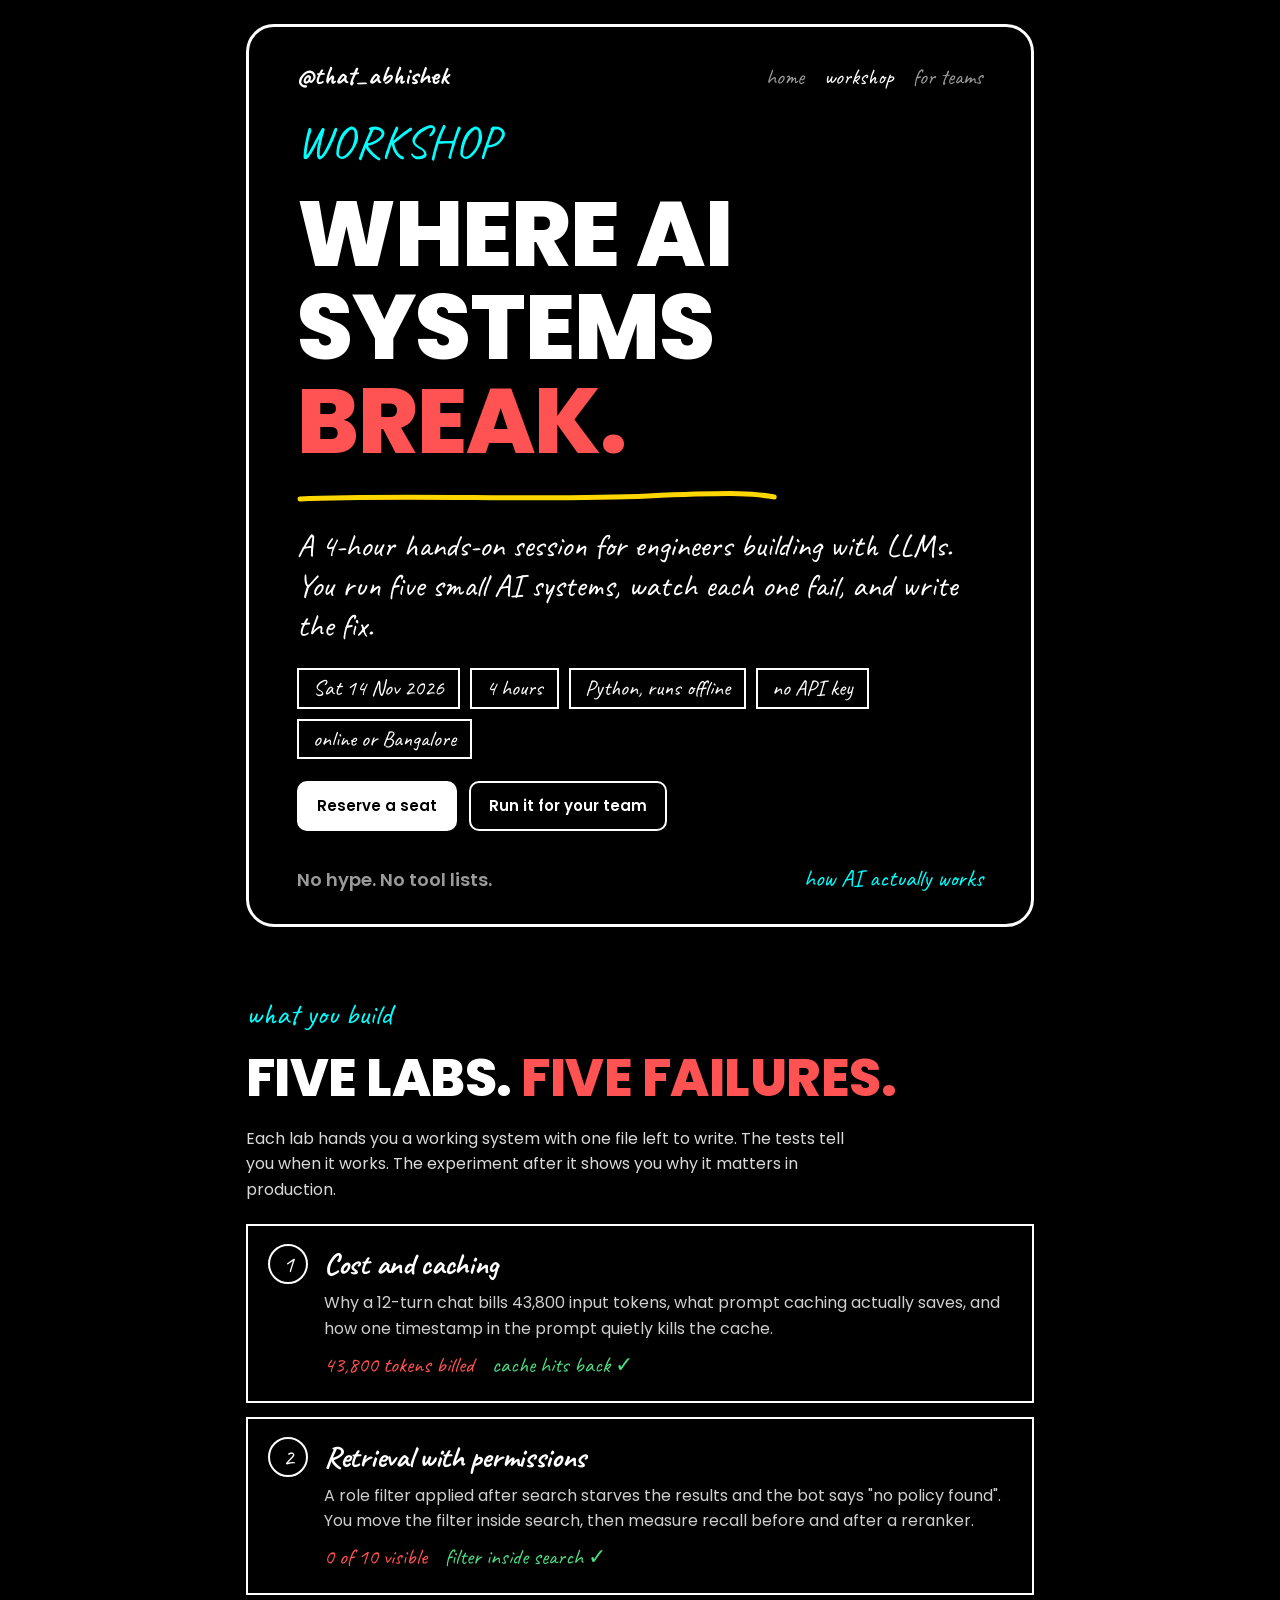
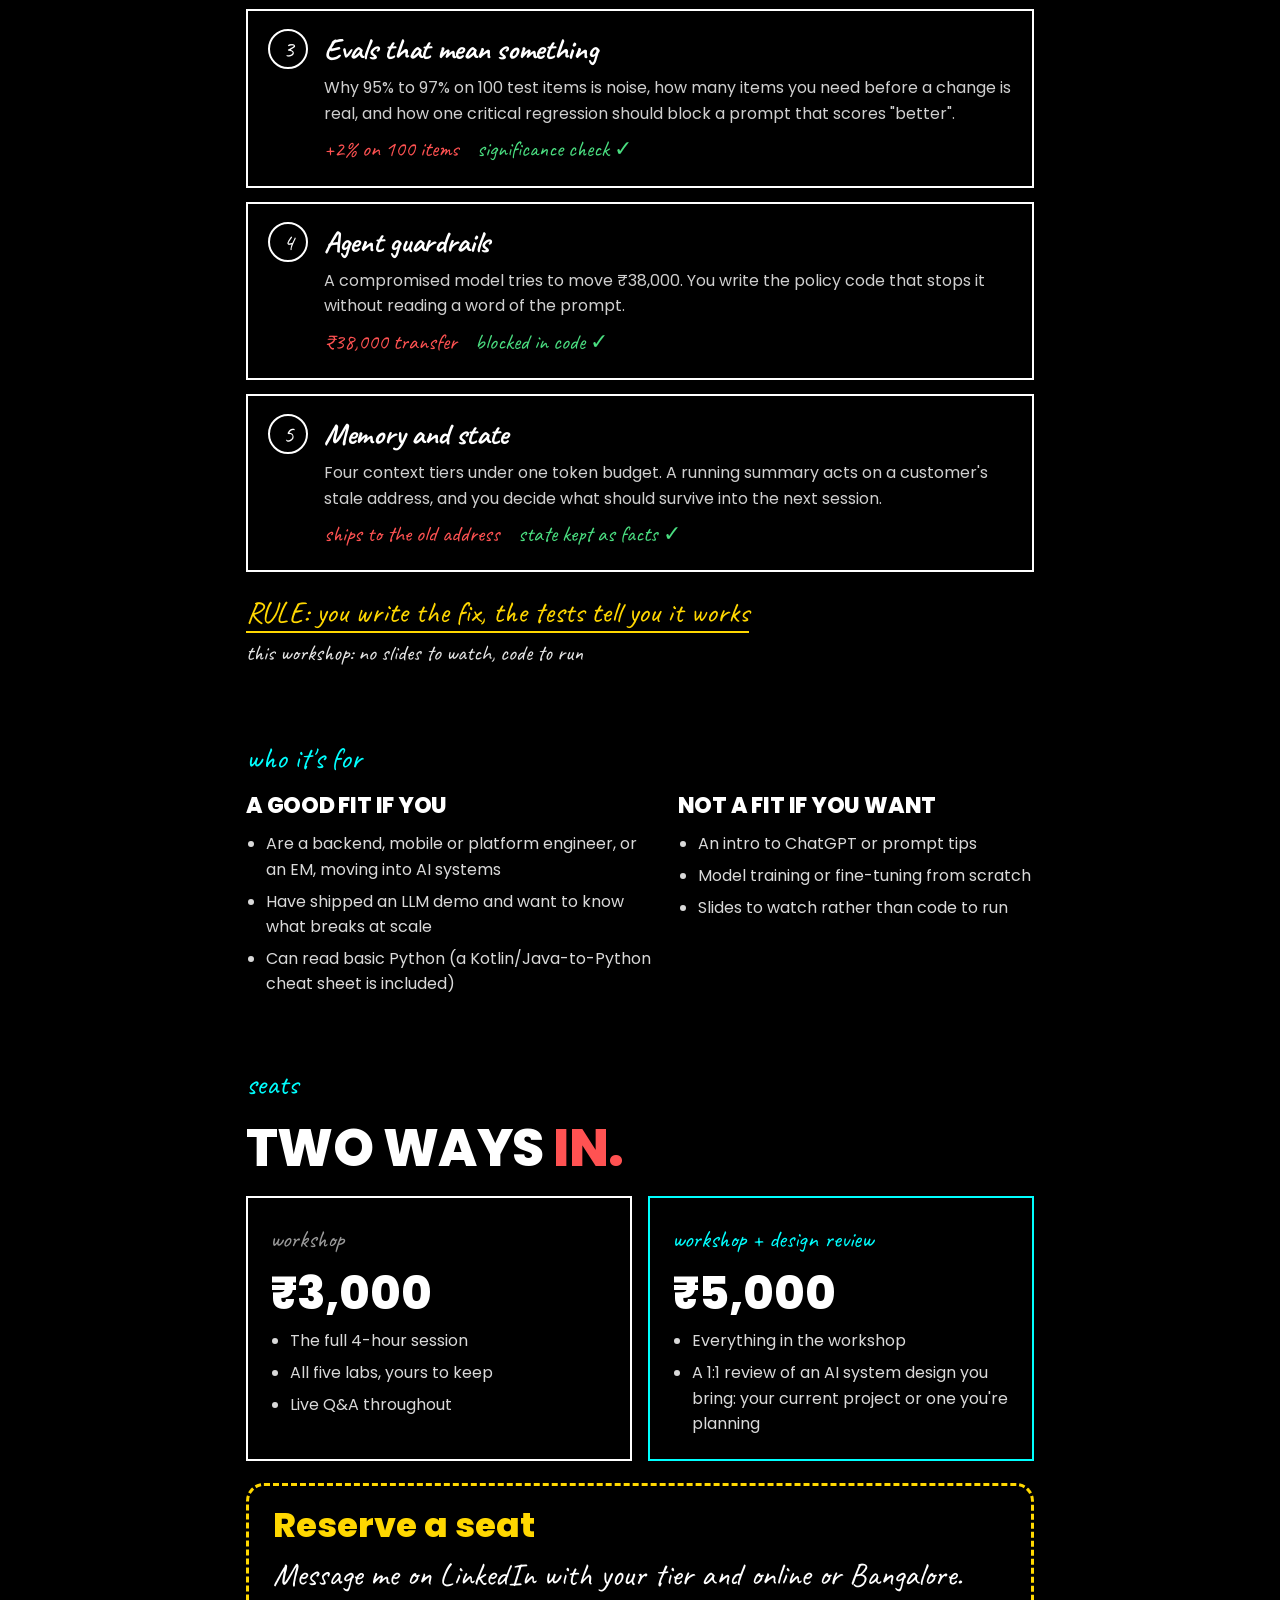
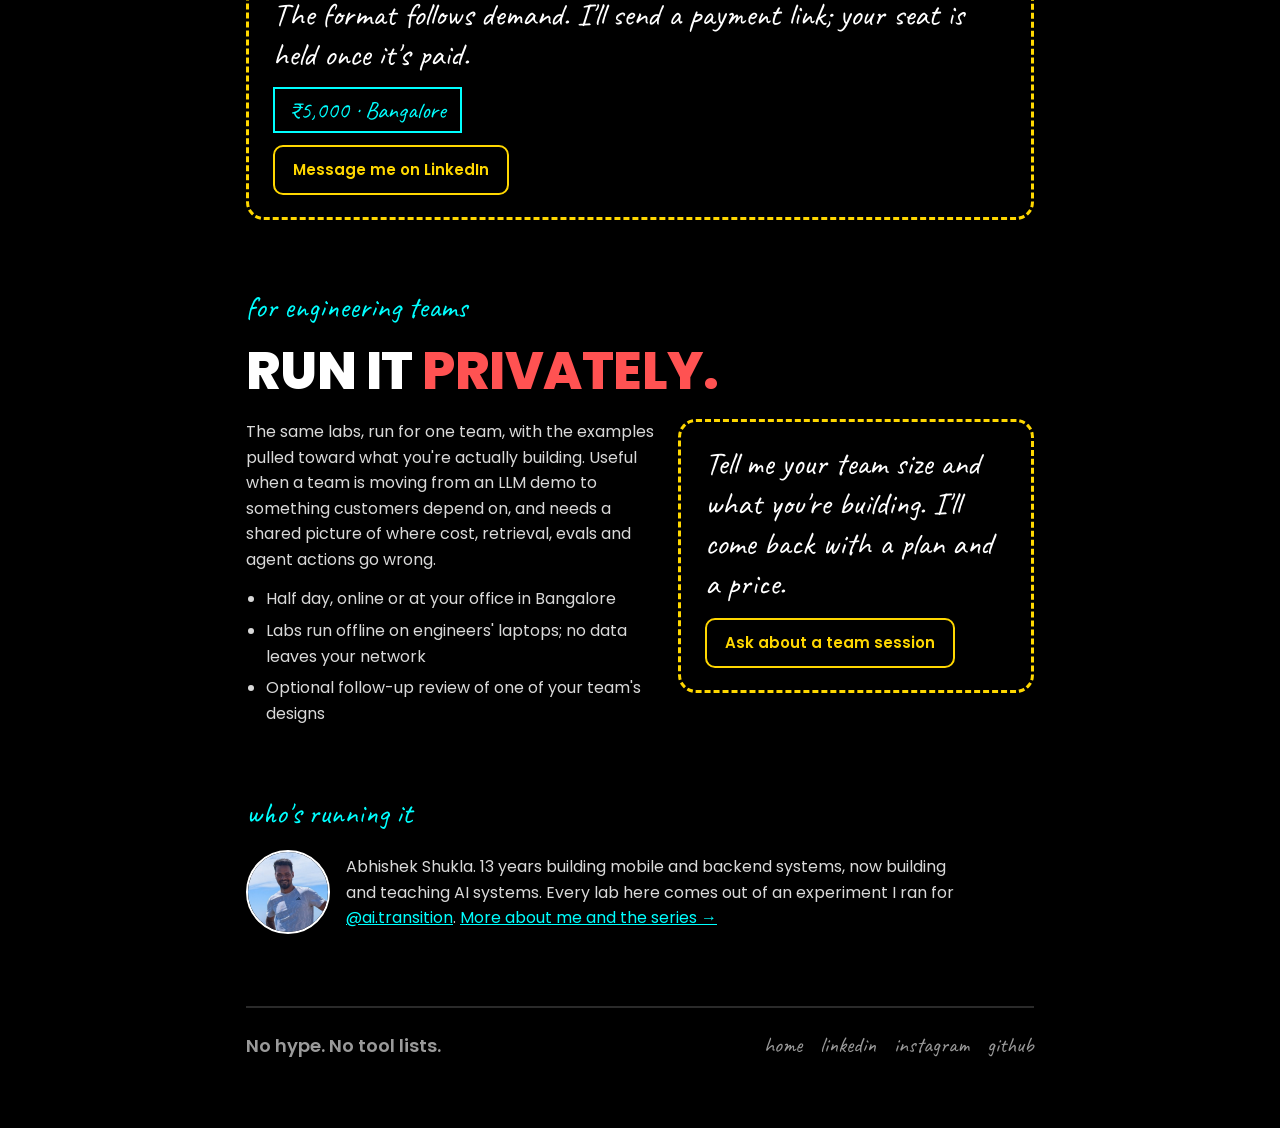
==== workshop/index.html @ 68914a9d "New site: home page and 14 Nov workshop page in the @ai.transition style Replaces the old Jekyll hom" ====
<!doctype html>
<html lang="en">
<head>
<meta charset="utf-8">
<meta name="viewport" content="width=device-width, initial-scale=1, viewport-fit=cover">
<title>Where AI Systems Break · Workshop · Abhishek Shukla</title>
<meta name="description" content="A 4-hour hands-on workshop for engineers building with LLMs: cost, retrieval, evals, agent guardrails and memory. Saturday 14 November 2026.">
<meta property="og:title" content="Where AI systems break: a hands-on workshop">
<meta property="og:description" content="Five labs. You run five small AI systems, watch each fail, and write the fix. Saturday 14 November 2026.">
<meta property="og:url" content="https://thatabhishek.com/workshop/">
<meta property="og:type" content="website">
<meta name="theme-color" content="#000000">
<link rel="icon" href="data:image/svg+xml,%3Csvg xmlns='http://www.w3.org/2000/svg' viewBox='0 0 32 32'%3E%3Crect x='1.5' y='1.5' width='29' height='29' rx='7' fill='%23000' stroke='%23fff' stroke-width='2'/%3E%3Ctext x='16' y='22' font-family='sans-serif' font-weight='800' font-size='15' text-anchor='middle' fill='%23FF5252'%3Ea.%3C/text%3E%3C/svg%3E">
<link rel="preconnect" href="https://fonts.googleapis.com">
<link rel="preconnect" href="https://fonts.gstatic.com" crossorigin>
<link rel="stylesheet" href="https://fonts.googleapis.com/css2?family=Caveat:wght@500;700&family=Poppins:wght@400;500;600;800&display=swap">
<link rel="stylesheet" href="../style.css">
</head>
<body>
<div class="wrap">

  <header class="frame">
    <div class="frame-top">
      <a class="handle" href="../">@that_abhishek</a>
      <nav aria-label="Site"><ul>
        <li><a href="../">home</a></li>
        <li><a href="./" aria-current="page">workshop</a></li>
        <li><a href="#teams">for teams</a></li>
      </ul></nav>
    </div>
    <div class="track">Workshop</div>
    <h1>Where AI<br>systems <span class="red">break.</span></h1>
    <svg class="underline" viewBox="0 0 520 14" preserveAspectRatio="none" aria-hidden="true"><path d="M3 9 C 120 4, 260 11, 380 6 S 500 5, 517 7" fill="none" stroke="#FFD700" stroke-width="5" stroke-linecap="round"/></svg>
    <p class="hand">A 4-hour hands-on session for engineers building with LLMs. You run five small AI systems, watch each one fail, and write the fix.</p>
    <div class="facts">
      <span class="fact">Sat 14 Nov 2026</span>
      <span class="fact">4 hours</span>
      <span class="fact">Python, runs offline</span>
      <span class="fact">no API key</span>
      <span class="fact">online or Bangalore</span>
    </div>
    <div class="ctas">
      <a class="btn primary" href="#reserve">Reserve a seat</a>
      <a class="btn" href="#teams">Run it for your team</a>
    </div>
    <div class="frame-foot">
      <span class="nohype">No hype. No tool lists.</span>
      <span class="how">how AI actually works</span>
    </div>
  </header>

  <section id="labs">
    <div class="label">what you build</div>
    <h2>Five labs. <span class="red">Five failures.</span></h2>
    <p class="body">Each lab hands you a working system with one file left to write. The tests tell you when it works. The experiment after it shows you why it matters in production.</p>
    <div class="labs">
      <article class="lab"><span class="n">1</span><h3>Cost and caching</h3>
        <p>Why a 12-turn chat bills 43,800 input tokens, what prompt caching actually saves, and how one timestamp in the prompt quietly kills the cache.</p>
        <div class="run"><span class="bad">43,800 tokens billed</span><span class="good">cache hits back ✓</span></div></article>
      <article class="lab"><span class="n">2</span><h3>Retrieval with permissions</h3>
        <p>A role filter applied after search starves the results and the bot says "no policy found". You move the filter inside search, then measure recall before and after a reranker.</p>
        <div class="run"><span class="bad">0 of 10 visible</span><span class="good">filter inside search ✓</span></div></article>
      <article class="lab"><span class="n">3</span><h3>Evals that mean something</h3>
        <p>Why 95% to 97% on 100 test items is noise, how many items you need before a change is real, and how one critical regression should block a prompt that scores "better".</p>
        <div class="run"><span class="bad">+2% on 100 items</span><span class="good">significance check ✓</span></div></article>
      <article class="lab"><span class="n">4</span><h3>Agent guardrails</h3>
        <p>A compromised model tries to move ₹38,000. You write the policy code that stops it without reading a word of the prompt.</p>
        <div class="run"><span class="bad">₹38,000 transfer</span><span class="good">blocked in code ✓</span></div></article>
      <article class="lab"><span class="n">5</span><h3>Memory and state</h3>
        <p>Four context tiers under one token budget. A running summary acts on a customer's stale address, and you decide what should survive into the next session.</p>
        <div class="run"><span class="bad">ships to the old address</span><span class="good">state kept as facts ✓</span></div></article>
    </div>
    <div>
      <p><span class="rule">RULE: you write the fix, the tests tell you it works</span></p>
      <p class="rule-note">this workshop: no slides to watch, code to run</p>
    </div>
  </section>

  <section id="fit">
    <div class="label">who it's for</div>
    <div class="teams">
      <div>
        <h3 style="font-size:22px">A good fit if you</h3>
        <ul class="plain">
          <li>Are a backend, mobile or platform engineer, or an EM, moving into AI systems</li>
          <li>Have shipped an LLM demo and want to know what breaks at scale</li>
          <li>Can read basic Python (a Kotlin/Java-to-Python cheat sheet is included)</li>
        </ul>
      </div>
      <div>
        <h3 style="font-size:22px">Not a fit if you want</h3>
        <ul class="plain">
          <li>An intro to ChatGPT or prompt tips</li>
          <li>Model training or fine-tuning from scratch</li>
          <li>Slides to watch rather than code to run</li>
        </ul>
      </div>
    </div>
  </section>

  <section id="reserve">
    <div class="label">seats</div>
    <h2>Two ways <span class="red">in.</span></h2>
    <div class="tiers">
      <div class="tier">
        <span class="name">workshop</span>
        <span class="price">₹3,000</span>
        <ul class="plain"><li>The full 4-hour session</li><li>All five labs, yours to keep</li><li>Live Q&amp;A throughout</li></ul>
      </div>
      <div class="tier hi">
        <span class="name">workshop + design review</span>
        <span class="price">₹5,000</span>
        <ul class="plain"><li>Everything in the workshop</li><li>A 1:1 review of an AI system design you bring: your current project or one you're planning</li></ul>
      </div>
    </div>
    <div class="cta-box">
      <h3>Reserve a seat</h3>
      <p class="hand">Message me on LinkedIn with your tier and online or Bangalore. The format follows demand. I'll send a payment link; your seat is held once it's paid.</p>
      <span class="reply">₹5,000 · Bangalore</span>
      <a class="btn yellow" style="align-self:flex-start" href="https://www.linkedin.com/in/that-abhishek/" rel="noopener">Message me on LinkedIn</a>
    </div>
  </section>

  <section id="teams">
    <div class="label">for engineering teams</div>
    <h2>Run it <span class="red">privately.</span></h2>
    <div class="teams">
      <div>
        <p class="body">The same labs, run for one team, with the examples pulled toward what you're actually building. Useful when a team is moving from an LLM demo to something customers depend on, and needs a shared picture of where cost, retrieval, evals and agent actions go wrong.</p>
        <ul class="plain">
          <li>Half day, online or at your office in Bangalore</li>
          <li>Labs run offline on engineers' laptops; no data leaves your network</li>
          <li>Optional follow-up review of one of your team's designs</li>
        </ul>
      </div>
      <div class="cta-box">
        <p class="hand">Tell me your team size and what you're building. I'll come back with a plan and a price.</p>
        <a class="btn yellow" style="align-self:flex-start" href="https://www.linkedin.com/in/that-abhishek/" rel="noopener">Ask about a team session</a>
      </div>
    </div>
  </section>

  <section>
    <div class="label">who's running it</div>
    <div class="byline"><img class="avatar" src="../img/abhishek.jpg" alt="Abhishek Shukla" width="96" height="96">
    <p class="body">Abhishek Shukla. 13 years building mobile and backend systems, now building and teaching AI systems. Every lab here comes out of an experiment I ran for <a href="https://instagram.com/ai.transition">@ai.transition</a>. <a href="../">More about me and the series →</a></p></div>
  </section>

  <footer>
    <span class="nohype">No hype. No tool lists.</span>
    <div class="links">
      <a href="../">home</a>
      <a href="https://www.linkedin.com/in/that-abhishek/">linkedin</a>
      <a href="https://instagram.com/ai.transition">instagram</a>
      <a href="https://github.com/that-abhishek">github</a>
    </div>
  </footer>
</div>
</body>
</html>
---- style.css ----
/* The @ai.transition reel system: black ground, white rounded frame, Poppins ExtraBold caps with one red word,
   cyan Caveat labels, yellow hand-drawn underline and RULE lines, whiteboard boxes. Single dark look by design. */
:root{
  --bg:#000000; --fg:#ffffff; --grey:#9a9a9a; --dim:#5f5f5f;
  --red:#FF5252; --yellow:#FFD700; --cyan:#00FFFF; --green:#4ADE80;
  --head:"Poppins","Helvetica Neue",Arial,sans-serif;
  --hand:"Caveat","Comic Sans MS","Bradley Hand",cursive;
  color-scheme:dark;
}
*{box-sizing:border-box}
html{-webkit-text-size-adjust:100%; background:var(--bg)}
body{margin:0; background:var(--bg); color:var(--fg); font-family:var(--head); font-size:16px; line-height:1.6}
a{color:var(--cyan)}
a:focus-visible,.btn:focus-visible{outline:2px solid var(--yellow); outline-offset:3px}
p{margin:0}
.wrap{max-width:820px; margin:0 auto; padding-block:24px 64px;
  padding-left:max(16px, env(safe-area-inset-left, 0px)); padding-right:max(16px, env(safe-area-inset-right, 0px));
  display:flex; flex-direction:column; gap:72px}

/* the reel card frame */
.frame{border:3px solid var(--fg); border-radius:28px; padding:28px clamp(20px,5vw,48px) 26px; display:flex; flex-direction:column; gap:22px}
.frame-top{display:flex; justify-content:space-between; align-items:baseline; gap:12px; flex-wrap:wrap}
.handle{font-family:var(--hand); font-weight:700; font-size:26px; color:var(--fg); text-decoration:none}
.tag-right{font-family:var(--hand); font-size:20px; color:var(--grey)}
.track{font-family:var(--hand); font-size:clamp(32px,6vw,46px); color:var(--cyan); text-transform:uppercase; letter-spacing:.02em; line-height:1}
h1,h2,h3{font-family:var(--head); font-weight:800; margin:0; text-transform:uppercase; line-height:1.02; letter-spacing:-.01em; text-wrap:balance}
h1{font-size:clamp(44px,10vw,92px)}
h2{font-size:clamp(32px,6.5vw,52px)}
.red{color:var(--red)}
.underline{display:block; width:min(520px,70%); height:14px}
.hand{font-family:var(--hand); font-size:clamp(24px,4vw,32px); line-height:1.25}
.frame-foot{display:flex; justify-content:space-between; align-items:baseline; gap:12px; flex-wrap:wrap; margin-top:6px}
.nohype{font-weight:600; color:var(--grey); font-size:18px}
.how{font-family:var(--hand); font-size:24px; color:var(--cyan)}

nav ul{list-style:none; margin:0; padding:0; display:flex; gap:20px; flex-wrap:wrap; font-family:var(--hand); font-size:22px}
nav ul a{color:var(--grey); text-decoration:none}
nav ul a:hover{color:var(--fg)}

.ctas{display:flex; flex-wrap:wrap; gap:12px}
.btn{display:inline-block; font-family:var(--head); font-weight:600; font-size:15px; padding:11px 18px; border-radius:10px; text-decoration:none; border:2px solid var(--fg); color:var(--fg)}
.btn.primary{background:var(--fg); color:var(--bg)}
.btn.yellow{border-color:var(--yellow); color:var(--yellow)}

section{display:flex; flex-direction:column; gap:22px; scroll-margin-top:16px}
.label{font-family:var(--hand); font-size:30px; color:var(--cyan); line-height:1}
.body{color:#d9d9d9; max-width:62ch}

/* whiteboard boxes */
.facts{display:flex; flex-wrap:wrap; gap:10px}
.fact{font-family:var(--hand); font-size:22px; padding:4px 14px; border:2px solid var(--fg); line-height:1.3}
.labs{display:flex; flex-direction:column; gap:14px}
.lab{border:2px solid var(--fg); padding:18px 20px; display:grid; grid-template-columns:auto 1fr; gap:6px 16px; align-items:start}
.lab .n{width:40px; height:40px; border:2px solid var(--fg); border-radius:50%; display:grid; place-items:center; font-family:var(--hand); font-size:24px; line-height:1}
.lab h3{font-family:var(--hand); text-transform:none; font-weight:700; font-size:30px; line-height:1.1; padding-top:4px}
.lab p{grid-column:2; color:#cfcfcf; min-width:0}
.lab .run{grid-column:2; display:flex; flex-wrap:wrap; gap:4px 18px; font-family:var(--hand); font-size:22px}
.run .bad{color:var(--red)} .run .bad s{text-decoration-thickness:2px}
.run .good{color:var(--green)}
.rule{font-family:var(--hand); color:var(--yellow); font-size:clamp(24px,4vw,30px); line-height:1.25; display:inline; background-image:linear-gradient(var(--yellow),var(--yellow)); background-size:100% 2px; background-repeat:no-repeat; background-position:0 100%; padding-bottom:2px}
.rule-note{font-family:var(--hand); font-size:22px; color:#e6e6e6; margin-top:4px}

.tiers{display:grid; grid-template-columns:1fr 1fr; gap:16px}
.tier{border:2px solid var(--fg); padding:22px; display:flex; flex-direction:column; gap:12px; min-width:0}
.tier.hi{border-color:var(--cyan)}
.tier .name{font-family:var(--hand); font-size:24px; color:var(--grey)}
.tier.hi .name{color:var(--cyan)}
.price{font-family:var(--head); font-weight:800; font-size:46px; font-variant-numeric:tabular-nums; line-height:1}
ul.plain{margin:0; padding-left:20px; display:flex; flex-direction:column; gap:6px; color:#d9d9d9}

/* outro-style dashed yellow box */
.cta-box{border:3px dashed var(--yellow); border-radius:18px; padding:22px 24px; display:flex; flex-direction:column; gap:12px}
.cta-box h3{color:var(--yellow); font-size:clamp(24px,4.5vw,34px); text-transform:none; letter-spacing:0}
.cta-box .hand{color:var(--fg)}
.reply{font-family:var(--hand); font-size:24px; border:2px solid var(--cyan); color:var(--cyan); padding:2px 14px; align-self:flex-start}

.teams{display:grid; grid-template-columns:1.15fr 1fr; gap:22px; align-items:start}
.teams > div{min-width:0; display:flex; flex-direction:column; gap:14px}

.parts{display:flex; flex-direction:column; border-top:2px solid var(--fg)}
.part{display:grid; grid-template-columns:52px 1fr; gap:14px; padding:14px 4px; border-bottom:2px solid #2a2a2a; text-decoration:none; color:var(--fg)}
.part:hover b{color:var(--red)}
.part .num{font-family:var(--hand); font-size:26px; color:var(--cyan); line-height:1.2}
.part b{font-weight:800; text-transform:uppercase; display:block; letter-spacing:-.005em}
.part span{color:var(--grey); font-family:var(--hand); font-size:21px; line-height:1.25; display:block; margin-top:2px}

.about{max-width:64ch}
footer{display:flex; flex-wrap:wrap; justify-content:space-between; gap:12px 20px; align-items:baseline; border-top:2px solid #2a2a2a; padding-top:20px}
footer .links{display:flex; gap:18px; flex-wrap:wrap; font-family:var(--hand); font-size:22px}
footer .links a{color:var(--grey); text-decoration:none}
footer .links a:hover{color:var(--fg)}

@media (max-width:640px){
  .tiers,.teams{grid-template-columns:1fr}
  .wrap{gap:56px}
  .frame{border-radius:22px}
  .lab{grid-template-columns:1fr} .lab p,.lab .run{grid-column:1}
}
@media (prefers-reduced-motion: no-preference){ html{scroll-behavior:smooth} }

/* shared nav */
.topbar{display:flex; justify-content:space-between; align-items:baseline; gap:12px; flex-wrap:wrap}
nav ul a[aria-current="page"]{color:var(--fg)}
/* home: reels */
.reels{display:grid; grid-template-columns:repeat(5,1fr); gap:12px}
.reel{display:flex; flex-direction:column; gap:8px; text-decoration:none; color:var(--fg); min-width:0}
.reel img{width:100%; height:auto; aspect-ratio:9/16; object-fit:cover; border-radius:12px; border:2px solid #2a2a2a; display:block; background:#111}
.reel:hover img{border-color:var(--fg)}
.reel span{font-family:var(--hand); font-size:20px; color:var(--grey); line-height:1.2}
.part .links{display:flex; gap:14px; margin-top:4px; font-family:var(--hand); font-size:20px}
.part .links a{color:var(--cyan); text-decoration:none}
.part .links a:hover{text-decoration:underline}
div.part:hover b{color:var(--fg)}
.stats{display:grid; grid-template-columns:repeat(3,1fr); gap:12px}
.stat{border:2px solid var(--fg); padding:14px 16px}
.stat b{display:block; font-weight:800; font-size:34px; line-height:1}
.stat span{font-family:var(--hand); font-size:21px; color:var(--grey)}
@media (max-width:760px){ .reels{grid-template-columns:repeat(3,1fr)} }
@media (max-width:480px){ .reels{grid-template-columns:repeat(2,1fr)} .stats{grid-template-columns:1fr} }

/* portrait */
.hero-grid{display:grid; grid-template-columns:1.5fr 1fr; gap:28px; align-items:center}
.hero-text{display:flex; flex-direction:column; gap:22px; min-width:0}
.portrait{width:100%; height:auto; aspect-ratio:4/5; object-fit:cover; border:3px solid var(--fg); border-radius:22px; display:block}
.byline{display:flex; gap:16px; align-items:center}
.avatar{width:84px; height:84px; flex:none; border-radius:50%; object-fit:cover; object-position:50% 30%; border:2px solid var(--fg)}
@media (max-width:640px){ .hero-grid{grid-template-columns:1fr} .portrait{max-width:240px; order:-1} .byline{align-items:flex-start} }
.hero-text h1{font-size:clamp(40px,7vw,68px)}
.hero-grid{grid-template-columns:1.6fr 1fr}

.summit{margin:0; display:flex; flex-direction:column; gap:6px; max-width:360px}
.summit img{width:100%; height:auto; border:3px solid var(--fg); border-radius:22px; display:block}
.summit figcaption{font-family:var(--hand); font-size:20px; color:var(--grey)}
.avatar{object-position:40% 25%}
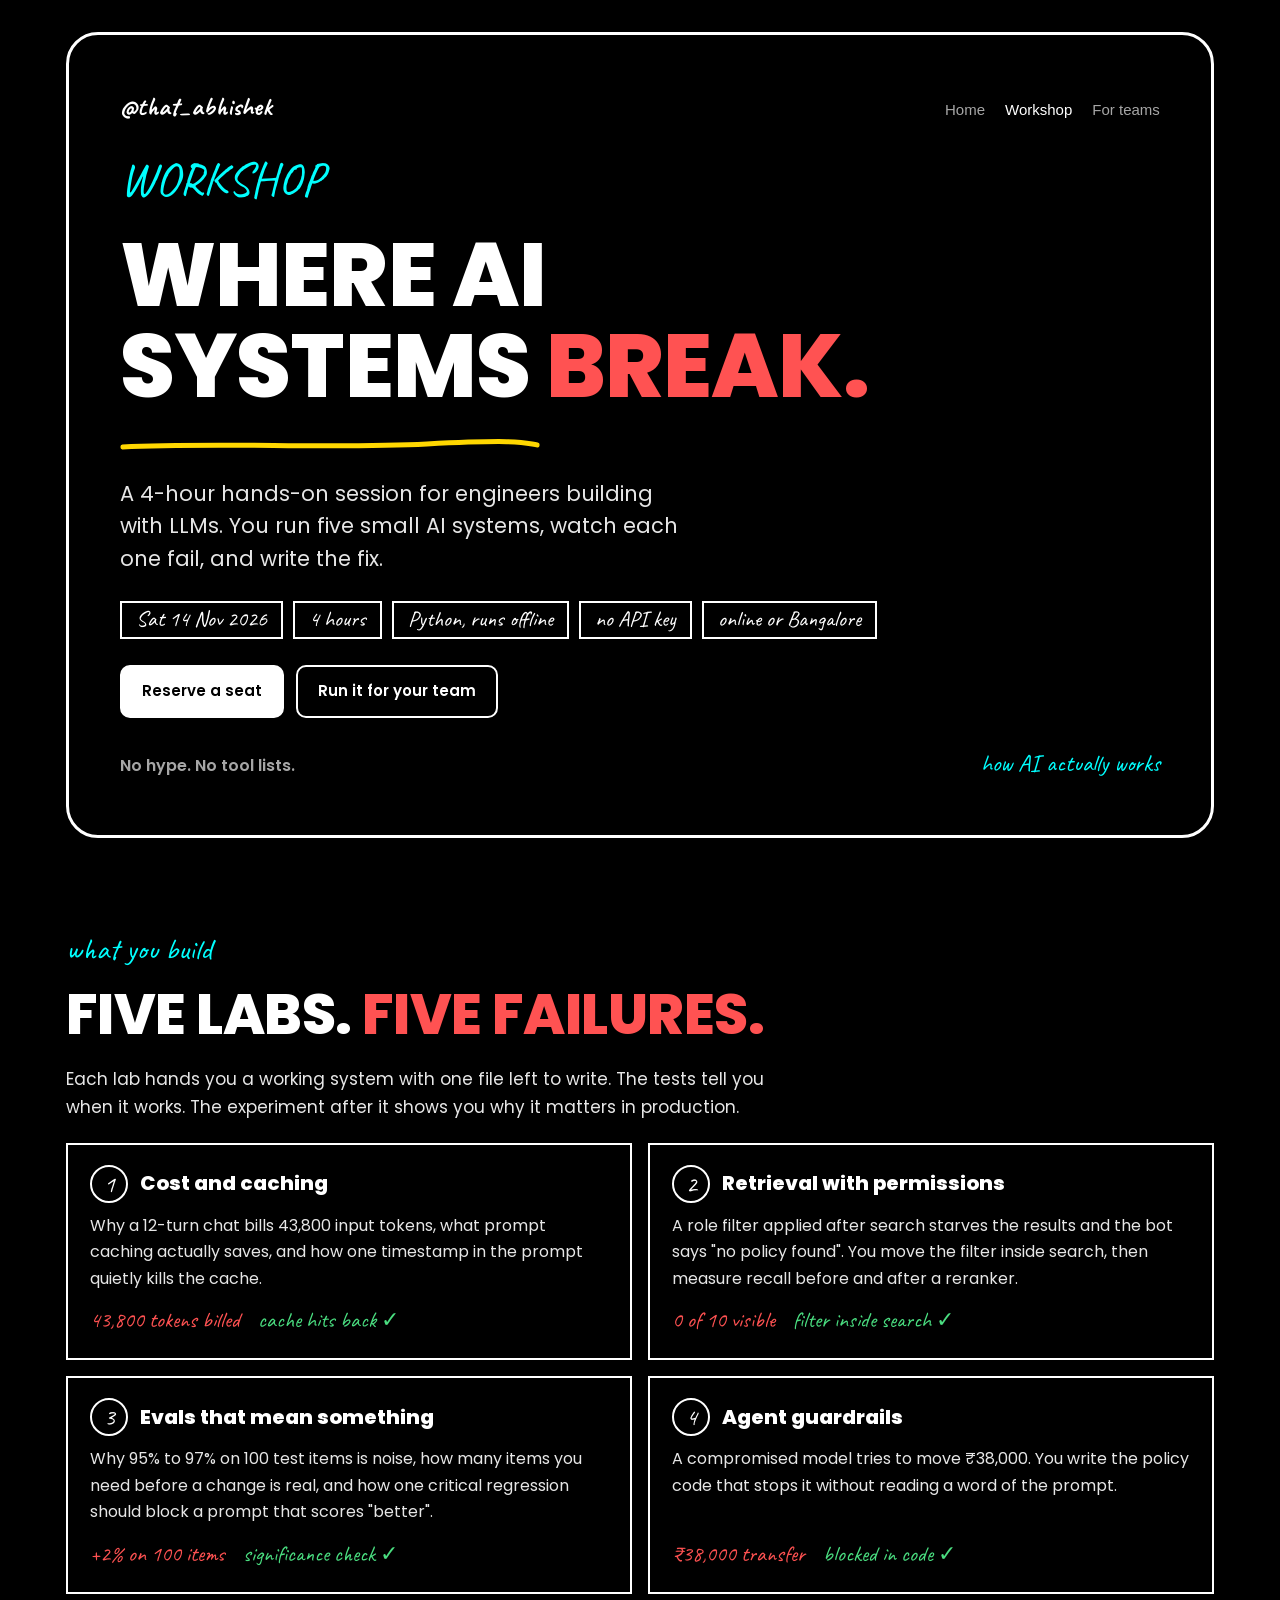
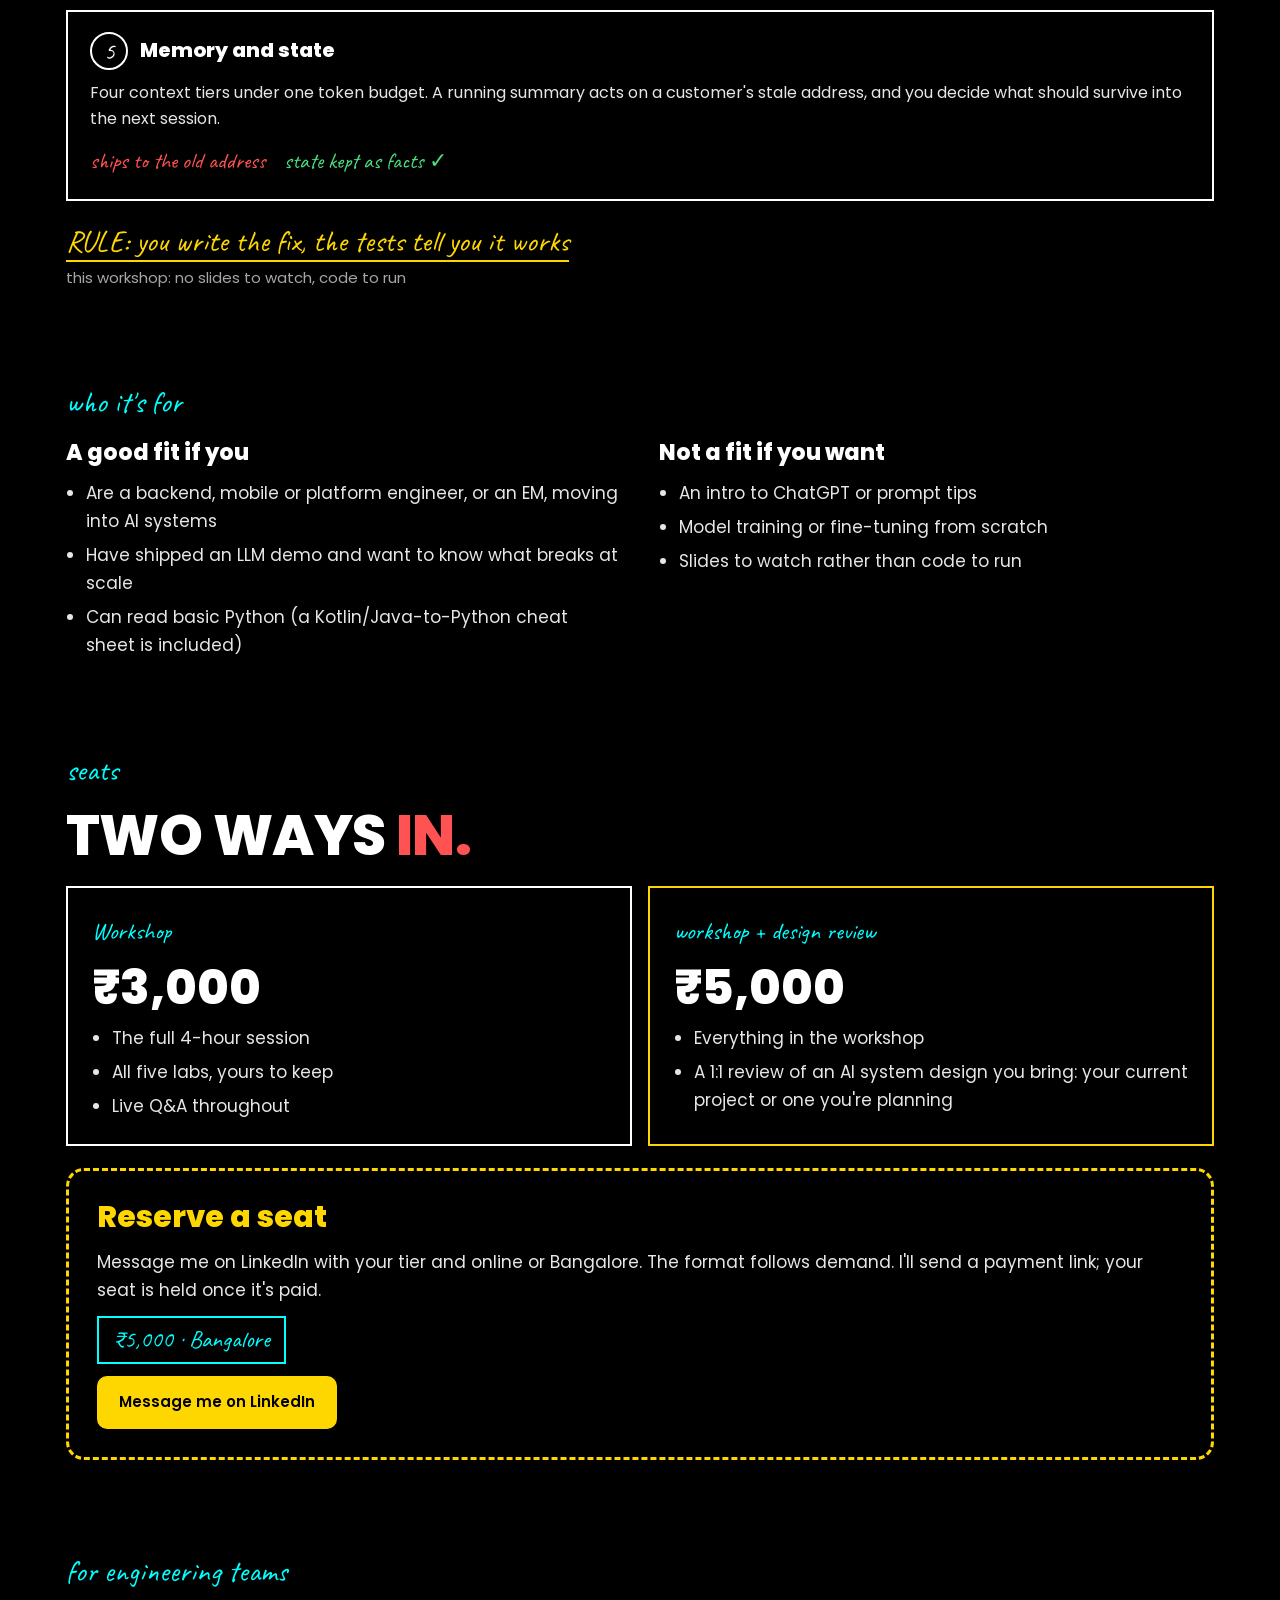
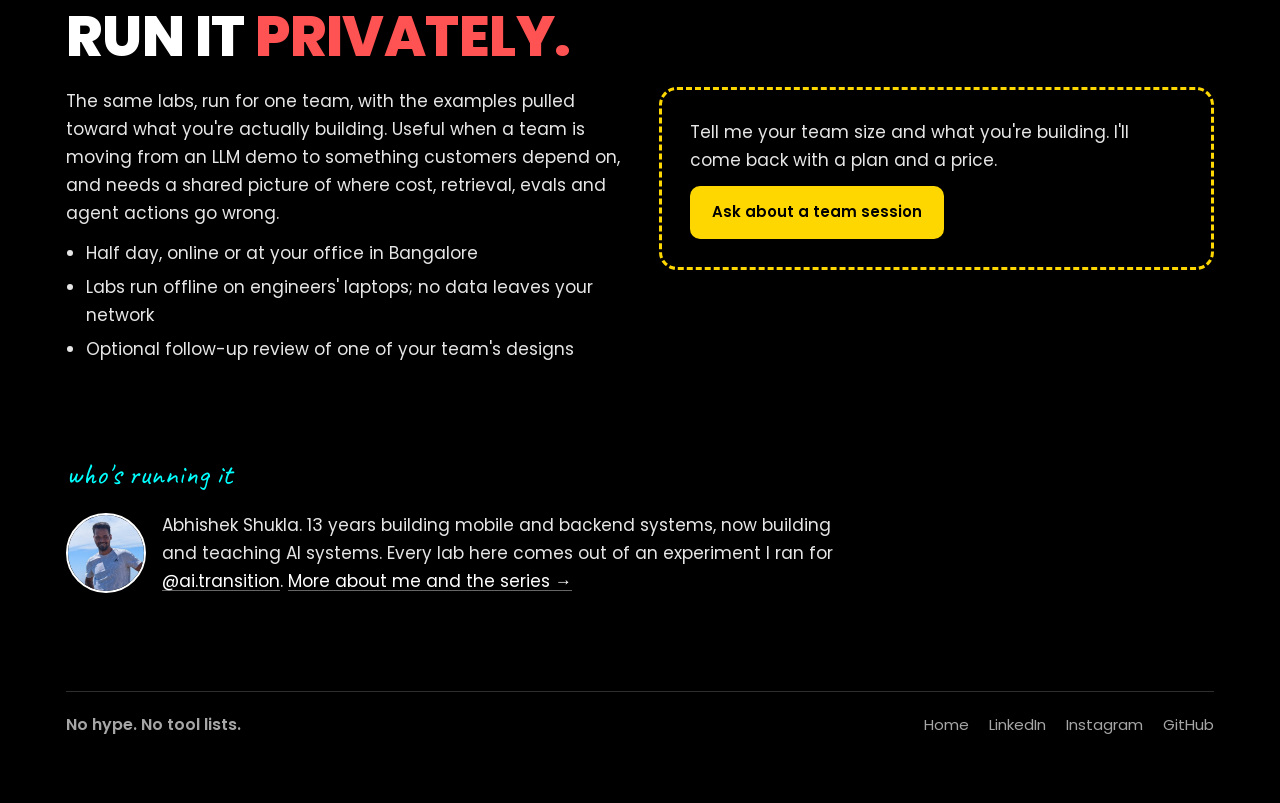
==== commit 35b3338d: "Readable, responsive layout: wider desktop grid, Caveat for labels only, colour roles, vault trimmed" ====
--- a/workshop/index.html
+++ b/workshop/index.html
@@ -23,15 +23,15 @@
     <div class="frame-top">
       <a class="handle" href="../">@that_abhishek</a>
       <nav aria-label="Site"><ul>
-        <li><a href="../">home</a></li>
-        <li><a href="./" aria-current="page">workshop</a></li>
-        <li><a href="#teams">for teams</a></li>
+        <li><a href="../">Home</a></li>
+        <li><a href="./" aria-current="page">Workshop</a></li>
+        <li><a href="#teams">For teams</a></li>
       </ul></nav>
     </div>
     <div class="track">Workshop</div>
     <h1>Where AI<br>systems <span class="red">break.</span></h1>
     <svg class="underline" viewBox="0 0 520 14" preserveAspectRatio="none" aria-hidden="true"><path d="M3 9 C 120 4, 260 11, 380 6 S 500 5, 517 7" fill="none" stroke="#FFD700" stroke-width="5" stroke-linecap="round"/></svg>
-    <p class="hand">A 4-hour hands-on session for engineers building with LLMs. You run five small AI systems, watch each one fail, and write the fix.</p>
+    <p class="lede">A 4-hour hands-on session for engineers building with LLMs. You run five small AI systems, watch each one fail, and write the fix.</p>
     <div class="facts">
       <span class="fact">Sat 14 Nov 2026</span>
       <span class="fact">4 hours</span>
@@ -54,19 +54,19 @@
     <h2>Five labs. <span class="red">Five failures.</span></h2>
     <p class="body">Each lab hands you a working system with one file left to write. The tests tell you when it works. The experiment after it shows you why it matters in production.</p>
     <div class="labs">
-      <article class="lab"><span class="n">1</span><h3>Cost and caching</h3>
+      <article class="lab"><div class="head"><span class="n">1</span><h3>Cost and caching</h3></div>
         <p>Why a 12-turn chat bills 43,800 input tokens, what prompt caching actually saves, and how one timestamp in the prompt quietly kills the cache.</p>
         <div class="run"><span class="bad">43,800 tokens billed</span><span class="good">cache hits back ✓</span></div></article>
-      <article class="lab"><span class="n">2</span><h3>Retrieval with permissions</h3>
+      <article class="lab"><div class="head"><span class="n">2</span><h3>Retrieval with permissions</h3></div>
         <p>A role filter applied after search starves the results and the bot says "no policy found". You move the filter inside search, then measure recall before and after a reranker.</p>
         <div class="run"><span class="bad">0 of 10 visible</span><span class="good">filter inside search ✓</span></div></article>
-      <article class="lab"><span class="n">3</span><h3>Evals that mean something</h3>
+      <article class="lab"><div class="head"><span class="n">3</span><h3>Evals that mean something</h3></div>
         <p>Why 95% to 97% on 100 test items is noise, how many items you need before a change is real, and how one critical regression should block a prompt that scores "better".</p>
         <div class="run"><span class="bad">+2% on 100 items</span><span class="good">significance check ✓</span></div></article>
-      <article class="lab"><span class="n">4</span><h3>Agent guardrails</h3>
+      <article class="lab"><div class="head"><span class="n">4</span><h3>Agent guardrails</h3></div>
         <p>A compromised model tries to move ₹38,000. You write the policy code that stops it without reading a word of the prompt.</p>
         <div class="run"><span class="bad">₹38,000 transfer</span><span class="good">blocked in code ✓</span></div></article>
-      <article class="lab"><span class="n">5</span><h3>Memory and state</h3>
+      <article class="lab"><div class="head"><span class="n">5</span><h3>Memory and state</h3></div>
         <p>Four context tiers under one token budget. A running summary acts on a customer's stale address, and you decide what should survive into the next session.</p>
         <div class="run"><span class="bad">ships to the old address</span><span class="good">state kept as facts ✓</span></div></article>
     </div>
@@ -78,7 +78,7 @@
 
   <section id="fit">
     <div class="label">who it's for</div>
-    <div class="teams">
+    <div class="two">
       <div>
         <h3 style="font-size:22px">A good fit if you</h3>
         <ul class="plain">
@@ -103,7 +103,7 @@
     <h2>Two ways <span class="red">in.</span></h2>
     <div class="tiers">
       <div class="tier">
-        <span class="name">workshop</span>
+        <span class="name">Workshop</span>
         <span class="price">₹3,000</span>
         <ul class="plain"><li>The full 4-hour session</li><li>All five labs, yours to keep</li><li>Live Q&amp;A throughout</li></ul>
       </div>
@@ -115,7 +115,7 @@
     </div>
     <div class="cta-box">
       <h3>Reserve a seat</h3>
-      <p class="hand">Message me on LinkedIn with your tier and online or Bangalore. The format follows demand. I'll send a payment link; your seat is held once it's paid.</p>
+      <p>Message me on LinkedIn with your tier and online or Bangalore. The format follows demand. I'll send a payment link; your seat is held once it's paid.</p>
       <span class="reply">₹5,000 · Bangalore</span>
       <a class="btn yellow" style="align-self:flex-start" href="https://www.linkedin.com/in/that-abhishek/" rel="noopener">Message me on LinkedIn</a>
     </div>
@@ -124,7 +124,7 @@
   <section id="teams">
     <div class="label">for engineering teams</div>
     <h2>Run it <span class="red">privately.</span></h2>
-    <div class="teams">
+    <div class="two">
       <div>
         <p class="body">The same labs, run for one team, with the examples pulled toward what you're actually building. Useful when a team is moving from an LLM demo to something customers depend on, and needs a shared picture of where cost, retrieval, evals and agent actions go wrong.</p>
         <ul class="plain">
@@ -134,7 +134,7 @@
         </ul>
       </div>
       <div class="cta-box">
-        <p class="hand">Tell me your team size and what you're building. I'll come back with a plan and a price.</p>
+        <p>Tell me your team size and what you're building. I'll come back with a plan and a price.</p>
         <a class="btn yellow" style="align-self:flex-start" href="https://www.linkedin.com/in/that-abhishek/" rel="noopener">Ask about a team session</a>
       </div>
     </div>
@@ -149,10 +149,10 @@
   <footer>
     <span class="nohype">No hype. No tool lists.</span>
     <div class="links">
-      <a href="../">home</a>
-      <a href="https://www.linkedin.com/in/that-abhishek/">linkedin</a>
-      <a href="https://instagram.com/ai.transition">instagram</a>
-      <a href="https://github.com/that-abhishek">github</a>
+      <a href="../">Home</a>
+      <a href="https://www.linkedin.com/in/that-abhishek/">LinkedIn</a>
+      <a href="https://instagram.com/ai.transition">Instagram</a>
+      <a href="https://github.com/that-abhishek">GitHub</a>
     </div>
   </footer>
 </div>
--- a/style.css
+++ b/style.css
@@ -1,134 +1,140 @@
-/* The @ai.transition reel system: black ground, white rounded frame, Poppins ExtraBold caps with one red word,
-   cyan Caveat labels, yellow hand-drawn underline and RULE lines, whiteboard boxes. Single dark look by design. */
+/* @ai.transition reel system, adapted for reading:
+   black ground, white rounded frame, Poppins caps with one red word.
+   Caveat ONLY for short labels; every sentence is Poppins.
+   Colour roles: red = the twist word, yellow = action, cyan = small labels, green = fixed (labs only). */
 :root{
-  --bg:#000000; --fg:#ffffff; --grey:#9a9a9a; --dim:#5f5f5f;
+  --bg:#000; --fg:#fff; --text:#e6e6e6; --muted:#a6a6a6; --line:#2e2e2e;
   --red:#FF5252; --yellow:#FFD700; --cyan:#00FFFF; --green:#4ADE80;
   --head:"Poppins","Helvetica Neue",Arial,sans-serif;
-  --hand:"Caveat","Comic Sans MS","Bradley Hand",cursive;
+  --hand:"Caveat","Bradley Hand","Comic Sans MS",cursive;
+  --gutter:max(16px, env(safe-area-inset-left, 0px));
   color-scheme:dark;
 }
 *{box-sizing:border-box}
 html{-webkit-text-size-adjust:100%; background:var(--bg)}
-body{margin:0; background:var(--bg); color:var(--fg); font-family:var(--head); font-size:16px; line-height:1.6}
-a{color:var(--cyan)}
+body{margin:0; background:var(--bg); color:var(--text); font-family:var(--head); font-size:17px; line-height:1.65}
+img{max-width:100%}
+p{margin:0}
+a{color:var(--fg); text-decoration-color:rgba(255,255,255,.4); text-underline-offset:3px}
+a:hover{text-decoration-color:var(--fg)}
 a:focus-visible,.btn:focus-visible{outline:2px solid var(--yellow); outline-offset:3px}
-p{margin:0}
-.wrap{max-width:820px; margin:0 auto; padding-block:24px 64px;
-  padding-left:max(16px, env(safe-area-inset-left, 0px)); padding-right:max(16px, env(safe-area-inset-right, 0px));
-  display:flex; flex-direction:column; gap:72px}
 
-/* the reel card frame */
-.frame{border:3px solid var(--fg); border-radius:28px; padding:28px clamp(20px,5vw,48px) 26px; display:flex; flex-direction:column; gap:22px}
-.frame-top{display:flex; justify-content:space-between; align-items:baseline; gap:12px; flex-wrap:wrap}
+.wrap{max-width:1180px; margin:0 auto; padding-block:clamp(16px,3vw,32px) 64px;
+  padding-left:var(--gutter); padding-right:max(16px, env(safe-area-inset-right, 0px));
+  display:flex; flex-direction:column; gap:clamp(56px,8vw,96px)}
+
+/* type */
+h1,h2,h3{font-family:var(--head); font-weight:800; margin:0; color:var(--fg); text-transform:uppercase; line-height:1.02; letter-spacing:-.01em; text-wrap:balance}
+h1{font-size:clamp(42px,7vw,96px)}
+h2{font-size:clamp(30px,4.6vw,56px)}
+h3{font-size:clamp(20px,2.2vw,24px); text-transform:none; letter-spacing:0; line-height:1.25}
+.red{color:var(--red)}
+.label{font-family:var(--hand); font-size:clamp(24px,2.6vw,30px); color:var(--cyan); line-height:1}
+.lede{font-size:clamp(18px,1.8vw,21px); line-height:1.55; color:var(--text); max-width:44ch}
+.body{color:var(--text); max-width:64ch}
+.muted{color:var(--muted)}
+
+/* reel-cover frame */
+.frame{border:3px solid var(--fg); border-radius:clamp(20px,3vw,32px); padding:clamp(20px,4vw,52px); display:flex; flex-direction:column; gap:clamp(18px,2.4vw,26px)}
+.frame-top{display:flex; justify-content:space-between; align-items:baseline; gap:8px 20px; flex-wrap:wrap}
 .handle{font-family:var(--hand); font-weight:700; font-size:26px; color:var(--fg); text-decoration:none}
-.tag-right{font-family:var(--hand); font-size:20px; color:var(--grey)}
-.track{font-family:var(--hand); font-size:clamp(32px,6vw,46px); color:var(--cyan); text-transform:uppercase; letter-spacing:.02em; line-height:1}
-h1,h2,h3{font-family:var(--head); font-weight:800; margin:0; text-transform:uppercase; line-height:1.02; letter-spacing:-.01em; text-wrap:balance}
-h1{font-size:clamp(44px,10vw,92px)}
-h2{font-size:clamp(32px,6.5vw,52px)}
-.red{color:var(--red)}
-.underline{display:block; width:min(520px,70%); height:14px}
-.hand{font-family:var(--hand); font-size:clamp(24px,4vw,32px); line-height:1.25}
-.frame-foot{display:flex; justify-content:space-between; align-items:baseline; gap:12px; flex-wrap:wrap; margin-top:6px}
-.nohype{font-weight:600; color:var(--grey); font-size:18px}
+.track{font-family:var(--hand); font-size:clamp(30px,4vw,48px); color:var(--cyan); text-transform:uppercase; line-height:1}
+.underline{display:block; width:min(420px,70%); height:14px}
+.frame-foot{display:flex; justify-content:space-between; align-items:baseline; gap:8px 16px; flex-wrap:wrap}
+.nohype{font-weight:600; color:var(--muted); font-size:16px}
 .how{font-family:var(--hand); font-size:24px; color:var(--cyan)}
+nav ul{list-style:none; margin:0; padding:0; display:flex; gap:6px 20px; flex-wrap:wrap; font-size:15px; font-weight:500}
+nav ul a{color:var(--muted); text-decoration:none}
+nav ul a:hover, nav ul a[aria-current="page"]{color:var(--fg)}
 
-nav ul{list-style:none; margin:0; padding:0; display:flex; gap:20px; flex-wrap:wrap; font-family:var(--hand); font-size:22px}
-nav ul a{color:var(--grey); text-decoration:none}
-nav ul a:hover{color:var(--fg)}
+.hero-grid{display:grid; grid-template-columns:minmax(0,1.35fr) minmax(0,1fr); gap:clamp(24px,4vw,56px); align-items:center}
+.hero-text{display:flex; flex-direction:column; gap:clamp(18px,2.2vw,24px); min-width:0}
+.portrait{width:100%; max-width:440px; justify-self:end; height:auto; aspect-ratio:4/5; object-fit:cover; border:3px solid var(--fg); border-radius:22px; display:block}
 
+/* buttons */
 .ctas{display:flex; flex-wrap:wrap; gap:12px}
-.btn{display:inline-block; font-family:var(--head); font-weight:600; font-size:15px; padding:11px 18px; border-radius:10px; text-decoration:none; border:2px solid var(--fg); color:var(--fg)}
+.btn{display:inline-block; font-weight:600; font-size:15px; padding:12px 20px; border-radius:10px; text-decoration:none; border:2px solid var(--fg); color:var(--fg)}
 .btn.primary{background:var(--fg); color:var(--bg)}
-.btn.yellow{border-color:var(--yellow); color:var(--yellow)}
+.btn.yellow{background:var(--yellow); border-color:var(--yellow); color:var(--bg)}
 
 section{display:flex; flex-direction:column; gap:22px; scroll-margin-top:16px}
-.label{font-family:var(--hand); font-size:30px; color:var(--cyan); line-height:1}
-.body{color:#d9d9d9; max-width:62ch}
+.section-head{display:flex; flex-direction:column; gap:12px}
 
-/* whiteboard boxes */
-.facts{display:flex; flex-wrap:wrap; gap:10px}
-.fact{font-family:var(--hand); font-size:22px; padding:4px 14px; border:2px solid var(--fg); line-height:1.3}
-.labs{display:flex; flex-direction:column; gap:14px}
-.lab{border:2px solid var(--fg); padding:18px 20px; display:grid; grid-template-columns:auto 1fr; gap:6px 16px; align-items:start}
-.lab .n{width:40px; height:40px; border:2px solid var(--fg); border-radius:50%; display:grid; place-items:center; font-family:var(--hand); font-size:24px; line-height:1}
-.lab h3{font-family:var(--hand); text-transform:none; font-weight:700; font-size:30px; line-height:1.1; padding-top:4px}
-.lab p{grid-column:2; color:#cfcfcf; min-width:0}
-.lab .run{grid-column:2; display:flex; flex-wrap:wrap; gap:4px 18px; font-family:var(--hand); font-size:22px}
-.run .bad{color:var(--red)} .run .bad s{text-decoration-thickness:2px}
-.run .good{color:var(--green)}
-.rule{font-family:var(--hand); color:var(--yellow); font-size:clamp(24px,4vw,30px); line-height:1.25; display:inline; background-image:linear-gradient(var(--yellow),var(--yellow)); background-size:100% 2px; background-repeat:no-repeat; background-position:0 100%; padding-bottom:2px}
-.rule-note{font-family:var(--hand); font-size:22px; color:#e6e6e6; margin-top:4px}
-
-.tiers{display:grid; grid-template-columns:1fr 1fr; gap:16px}
-.tier{border:2px solid var(--fg); padding:22px; display:flex; flex-direction:column; gap:12px; min-width:0}
-.tier.hi{border-color:var(--cyan)}
-.tier .name{font-family:var(--hand); font-size:24px; color:var(--grey)}
-.tier.hi .name{color:var(--cyan)}
-.price{font-family:var(--head); font-weight:800; font-size:46px; font-variant-numeric:tabular-nums; line-height:1}
-ul.plain{margin:0; padding-left:20px; display:flex; flex-direction:column; gap:6px; color:#d9d9d9}
-
-/* outro-style dashed yellow box */
-.cta-box{border:3px dashed var(--yellow); border-radius:18px; padding:22px 24px; display:flex; flex-direction:column; gap:12px}
-.cta-box h3{color:var(--yellow); font-size:clamp(24px,4.5vw,34px); text-transform:none; letter-spacing:0}
-.cta-box .hand{color:var(--fg)}
+/* outro-style dashed yellow box = an action */
+.cta-box{border:3px dashed var(--yellow); border-radius:18px; padding:clamp(20px,3vw,28px); display:flex; flex-direction:column; gap:12px; color:var(--text)}
+a.cta-box{text-decoration:none}
+a.cta-box:hover{background:#0d0d0d}
+.cta-box h3{color:var(--yellow); font-size:clamp(22px,2.6vw,30px)}
+.cta-row{display:flex; justify-content:space-between; align-items:center; gap:16px 32px; flex-wrap:wrap}
+.cta-row > div{display:flex; flex-direction:column; gap:6px; min-width:0}
 .reply{font-family:var(--hand); font-size:24px; border:2px solid var(--cyan); color:var(--cyan); padding:2px 14px; align-self:flex-start}
 
-.teams{display:grid; grid-template-columns:1.15fr 1fr; gap:22px; align-items:start}
-.teams > div{min-width:0; display:flex; flex-direction:column; gap:14px}
+/* reels */
+.reels{display:grid; grid-template-columns:repeat(5,minmax(0,1fr)); gap:clamp(10px,1.6vw,20px)}
+.reel{display:flex; flex-direction:column; gap:8px; text-decoration:none; color:var(--muted); min-width:0; font-size:14px; font-weight:500}
+.reel img{width:100%; height:auto; aspect-ratio:9/16; object-fit:cover; border-radius:12px; border:2px solid var(--line); display:block; background:#111}
+.reel:hover img{border-color:var(--fg)}
+.reel:hover{color:var(--fg)}
 
-.parts{display:flex; flex-direction:column; border-top:2px solid var(--fg)}
-.part{display:grid; grid-template-columns:52px 1fr; gap:14px; padding:14px 4px; border-bottom:2px solid #2a2a2a; text-decoration:none; color:var(--fg)}
-.part:hover b{color:var(--red)}
-.part .num{font-family:var(--hand); font-size:26px; color:var(--cyan); line-height:1.2}
-.part b{font-weight:800; text-transform:uppercase; display:block; letter-spacing:-.005em}
-.part span{color:var(--grey); font-family:var(--hand); font-size:21px; line-height:1.25; display:block; margin-top:2px}
+/* vault list */
+.parts{display:grid; grid-template-columns:repeat(2,minmax(0,1fr)); gap:0 40px; border-top:2px solid var(--fg)}
+.part{display:grid; grid-template-columns:44px 1fr; gap:12px; padding:16px 0; border-bottom:1px solid var(--line); text-decoration:none; color:var(--text)}
+.part .num{font-weight:800; color:var(--muted); font-size:15px; padding-top:1px}
+.part b{font-weight:700; color:var(--fg); display:block}
+.part span{color:var(--muted); font-size:15px; line-height:1.5; display:block; margin-top:2px}
+a.part:hover b{color:var(--red)}
 
-.about{max-width:64ch}
-footer{display:flex; flex-wrap:wrap; justify-content:space-between; gap:12px 20px; align-items:baseline; border-top:2px solid #2a2a2a; padding-top:20px}
-footer .links{display:flex; gap:18px; flex-wrap:wrap; font-family:var(--hand); font-size:22px}
-footer .links a{color:var(--grey); text-decoration:none}
+/* about */
+.about-grid{display:grid; grid-template-columns:minmax(0,1.4fr) minmax(0,1fr); gap:clamp(24px,4vw,56px); align-items:start}
+.about-grid > div{display:flex; flex-direction:column; gap:16px; min-width:0}
+.summit{margin:0; display:flex; flex-direction:column; gap:6px; max-width:380px; justify-self:end}
+.summit img{width:100%; height:auto; border:3px solid var(--fg); border-radius:22px; display:block}
+.summit figcaption{font-size:14px; color:var(--muted)}
+
+/* workshop: whiteboard boxes */
+.facts{display:flex; flex-wrap:wrap; gap:10px}
+.fact{font-family:var(--hand); font-size:22px; padding:2px 14px; border:2px solid var(--fg); line-height:1.35; color:var(--fg)}
+.labs{display:grid; grid-template-columns:repeat(2,minmax(0,1fr)); gap:16px}
+.lab{border:2px solid var(--fg); padding:20px 22px; display:flex; flex-direction:column; gap:10px; min-width:0}
+.lab:last-child:nth-child(odd){grid-column:1 / -1}
+.lab .head{display:flex; align-items:center; gap:12px}
+.lab .n{width:38px; height:38px; flex:none; border:2px solid var(--fg); border-radius:50%; display:grid; place-items:center; font-family:var(--hand); font-size:24px; line-height:1; color:var(--fg)}
+.lab h3{font-size:20px}
+.lab p{color:var(--text); font-size:16px}
+.lab .run{display:flex; flex-wrap:wrap; gap:4px 18px; font-family:var(--hand); font-size:22px; margin-top:auto}
+.run .bad{color:var(--red)} .run .good{color:var(--green)}
+.rule{font-family:var(--hand); color:var(--yellow); font-size:clamp(24px,3vw,30px); line-height:1.25; display:inline; background-image:linear-gradient(var(--yellow),var(--yellow)); background-size:100% 2px; background-repeat:no-repeat; background-position:0 100%; padding-bottom:2px}
+.rule-note{font-size:15px; color:var(--muted); margin-top:6px}
+.two{display:grid; grid-template-columns:repeat(2,minmax(0,1fr)); gap:clamp(20px,3vw,40px); align-items:start}
+.two > div{min-width:0; display:flex; flex-direction:column; gap:12px}
+.tiers{display:grid; grid-template-columns:repeat(2,minmax(0,1fr)); gap:16px}
+.tier{border:2px solid var(--fg); padding:24px; display:flex; flex-direction:column; gap:12px; min-width:0}
+.tier.hi{border-color:var(--yellow)}
+.tier .name{font-family:var(--hand); font-size:24px; color:var(--cyan)}
+.price{font-weight:800; font-size:clamp(38px,4vw,48px); color:var(--fg); font-variant-numeric:tabular-nums; line-height:1}
+ul.plain{margin:0; padding-left:20px; display:flex; flex-direction:column; gap:6px; color:var(--text)}
+.byline{display:flex; gap:16px; align-items:center}
+.avatar{width:80px; height:80px; flex:none; border-radius:50%; object-fit:cover; object-position:40% 25%; border:2px solid var(--fg)}
+
+footer{display:flex; flex-wrap:wrap; justify-content:space-between; gap:12px 20px; align-items:baseline; border-top:1px solid var(--line); padding-top:20px}
+footer .links{display:flex; gap:8px 20px; flex-wrap:wrap; font-size:15px}
+footer .links a{color:var(--muted); text-decoration:none}
 footer .links a:hover{color:var(--fg)}
 
+/* tablet */
+@media (max-width:900px){
+  .reels{grid-template-columns:repeat(3,minmax(0,1fr))}
+  .parts,.labs,.about-grid{grid-template-columns:1fr}
+  .lab:last-child:nth-child(odd){grid-column:auto}
+  .summit{justify-self:start}
+}
+/* phone */
 @media (max-width:640px){
-  .tiers,.teams{grid-template-columns:1fr}
-  .wrap{gap:56px}
-  .frame{border-radius:22px}
-  .lab{grid-template-columns:1fr} .lab p,.lab .run{grid-column:1}
+  .hero-grid,.two,.tiers{grid-template-columns:1fr}
+  .portrait{order:-1; max-width:220px; justify-self:start}
+  .reels{grid-template-columns:repeat(2,minmax(0,1fr))}
+  .reels .reel:nth-child(5){display:none}
+  .frame-top{flex-direction:column; gap:10px}
+  .byline{align-items:flex-start}
 }
 @media (prefers-reduced-motion: no-preference){ html{scroll-behavior:smooth} }
-
-/* shared nav */
-.topbar{display:flex; justify-content:space-between; align-items:baseline; gap:12px; flex-wrap:wrap}
-nav ul a[aria-current="page"]{color:var(--fg)}
-/* home: reels */
-.reels{display:grid; grid-template-columns:repeat(5,1fr); gap:12px}
-.reel{display:flex; flex-direction:column; gap:8px; text-decoration:none; color:var(--fg); min-width:0}
-.reel img{width:100%; height:auto; aspect-ratio:9/16; object-fit:cover; border-radius:12px; border:2px solid #2a2a2a; display:block; background:#111}
-.reel:hover img{border-color:var(--fg)}
-.reel span{font-family:var(--hand); font-size:20px; color:var(--grey); line-height:1.2}
-.part .links{display:flex; gap:14px; margin-top:4px; font-family:var(--hand); font-size:20px}
-.part .links a{color:var(--cyan); text-decoration:none}
-.part .links a:hover{text-decoration:underline}
-div.part:hover b{color:var(--fg)}
-.stats{display:grid; grid-template-columns:repeat(3,1fr); gap:12px}
-.stat{border:2px solid var(--fg); padding:14px 16px}
-.stat b{display:block; font-weight:800; font-size:34px; line-height:1}
-.stat span{font-family:var(--hand); font-size:21px; color:var(--grey)}
-@media (max-width:760px){ .reels{grid-template-columns:repeat(3,1fr)} }
-@media (max-width:480px){ .reels{grid-template-columns:repeat(2,1fr)} .stats{grid-template-columns:1fr} }
-
-/* portrait */
-.hero-grid{display:grid; grid-template-columns:1.5fr 1fr; gap:28px; align-items:center}
-.hero-text{display:flex; flex-direction:column; gap:22px; min-width:0}
-.portrait{width:100%; height:auto; aspect-ratio:4/5; object-fit:cover; border:3px solid var(--fg); border-radius:22px; display:block}
-.byline{display:flex; gap:16px; align-items:center}
-.avatar{width:84px; height:84px; flex:none; border-radius:50%; object-fit:cover; object-position:50% 30%; border:2px solid var(--fg)}
-@media (max-width:640px){ .hero-grid{grid-template-columns:1fr} .portrait{max-width:240px; order:-1} .byline{align-items:flex-start} }
-.hero-text h1{font-size:clamp(40px,7vw,68px)}
-.hero-grid{grid-template-columns:1.6fr 1fr}
-
-.summit{margin:0; display:flex; flex-direction:column; gap:6px; max-width:360px}
-.summit img{width:100%; height:auto; border:3px solid var(--fg); border-radius:22px; display:block}
-.summit figcaption{font-family:var(--hand); font-size:20px; color:var(--grey)}
-.avatar{object-position:40% 25%}
